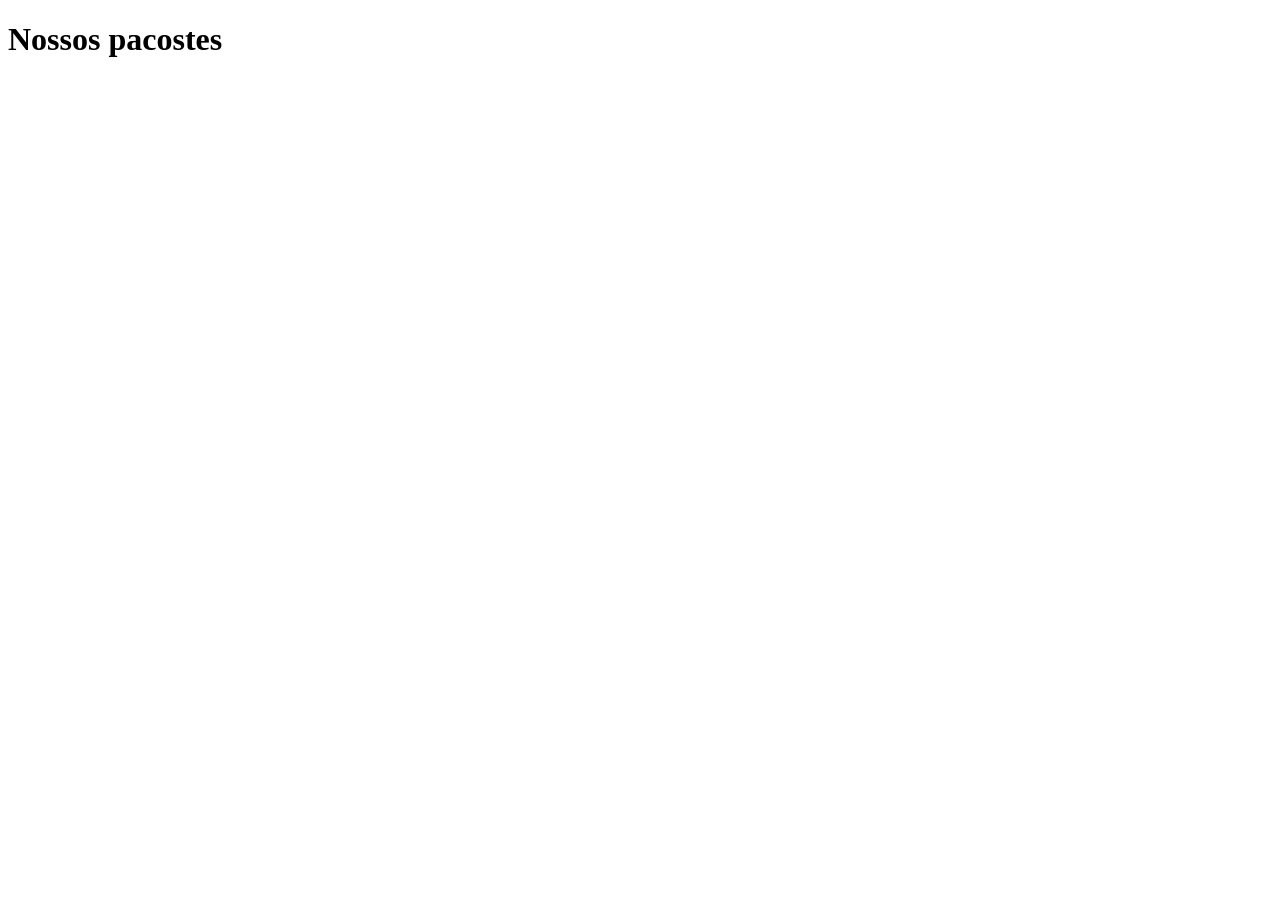
==== catalogo.html @ 9de5b4a4 "projeto 1.0" ====
<!DOCTYPE html>
<html>
<head>
    <meta charset="UTF-8">
    <meta name="viewport" content="width=device-width, initial-scale=1.0">
    <title>Document</title>
</head>
<body>
<h1>Nossos pacostes</h1>
</body>
</html>
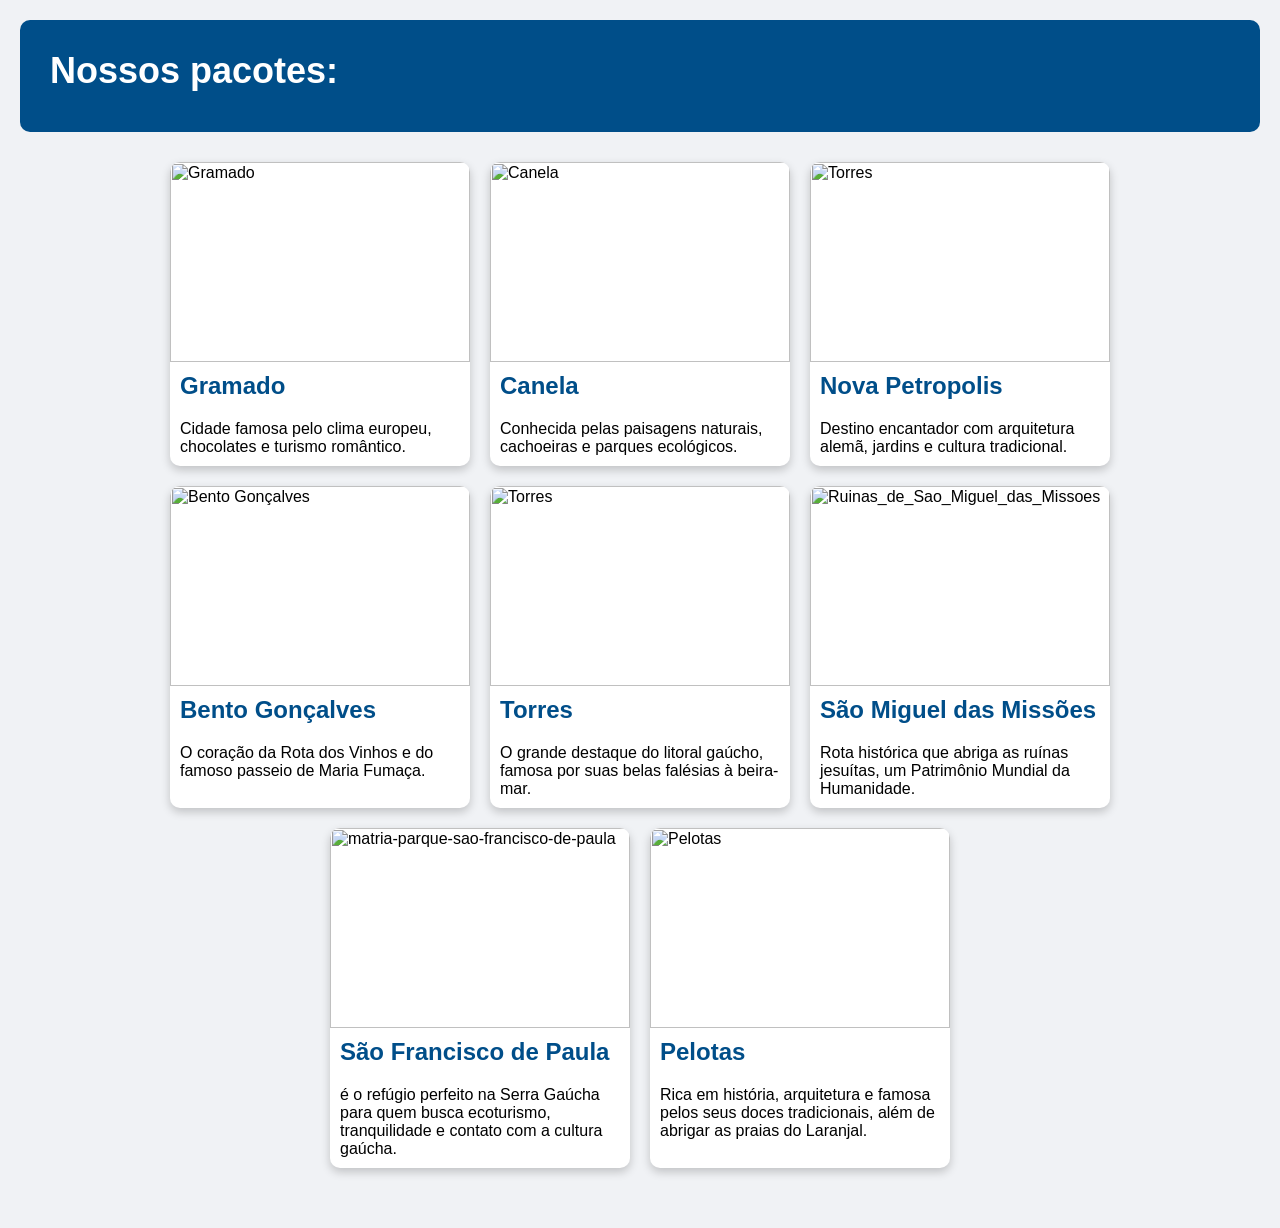
==== commit 0da96db8: "projeto final" ====
--- a/catalogo.html
+++ b/catalogo.html
@@ -1,11 +1,74 @@
-<!DOCTYPE html>
 <html>
+    <link rel="stylesheet" href="./style.css">
 <head>
-    <meta charset="UTF-8">
-    <meta name="viewport" content="width=device-width, initial-scale=1.0">
-    <title>Document</title>
+    <title>catalogo</title>
 </head>
 <body>
-<h1>Nossos pacostes</h1>
+     <header class="topo">
+<h1>Nossos pacotes:
+    </header>
+     </section>
+    <div class="cards">
+        <div class="card">
+            <img src="https://www.melhoresdestinos.com.br/wp-content/uploads/2019/02/passagens-aereas-gramado-capa2019-04-820x430.jpg" alt="Gramado">
+            <h2>Gramado</h2>
+            <p>
+                Cidade famosa pelo clima europeu,
+                chocolates e turismo romântico.
+            </p>
+        </div>
+        <div class="card">
+            <img src="https://cdn-clubecandeias.s3.sa-east-1.amazonaws.com/uploads/2016/06/catedral-de-pedra-canela-rs-clube-candeias.jpg" alt="Canela">
+            <h2>Canela</h2>
+            <p>
+                Conhecida pelas paisagens naturais,
+                cachoeiras e parques ecológicos.
+            </p>
+        </div>
+        <div class="card">
+            <img src="https://upload.wikimedia.org/wikipedia/commons/thumb/2/27/Nova_Petropolis%2C_Rio_Grande_do_Sul%2C_Brazil..jpg/1280px-Nova_Petropolis%2C_Rio_Grande_do_Sul%2C_Brazil..jpg" alt="Torres">
+            <h2>Nova Petropolis</h2>
+            <p>
+                Destino encantador com arquitetura alemã,
+                jardins e cultura tradicional.
+            </p>
+        </div>
+     <div class="card">
+            <img src="https://imgmd.net/images/v1/guia/4855559/maria-fumaca-bento-goncalves.jpg" alt="Bento Gonçalves">
+            <h2>Bento Gonçalves</h2>
+            <p>
+                 O coração da Rota dos Vinhos e do famoso passeio de Maria Fumaça.
+            </p>
+        </div>
+     <div class="card">
+            <img src="https://encrypted-tbn0.gstatic.com/images?q=tbn:ANd9GcTSI9OSIN5TJSsyjrOk2zaKLx1BfEbT-lriaw&s" alt="Torres">
+            <h2>Torres</h2>
+            <p>
+                O grande destaque do litoral gaúcho, famosa por suas belas falésias à beira-mar.
+            </p>
+        </div>    
+        <div class="card">
+            <img src="https://upload.wikimedia.org/wikipedia/commons/d/dd/Ruinas_de_Sao_Miguel_das_Missoes.jpg" alt="Ruinas_de_Sao_Miguel_das_Missoes">
+            <h2>São Miguel das Missões</h2>
+            <p>
+                Rota histórica que abriga as ruínas jesuítas, um Patrimônio Mundial da Humanidade.
+            </p>
+        </div>    
+        <div class="card">
+            <img src="https://www.viagensecaminhos.com/wp-content/uploads/2017/03/matria-parque-sao-francisco-de-paula.jpg" alt="matria-parque-sao-francisco-de-paula">
+            <h2>São Francisco de Paula</h2>
+            <p>
+                é o refúgio perfeito na Serra Gaúcha para quem busca ecoturismo, tranquilidade e contato com a cultura gaúcha.
+            </p>
+        </div>    
+        <div class="card">
+            <img src="https://www.viagensecaminhos.com/wp-content/uploads/2025/01/igreja-cabeluda-pelotas-rs.jpg" alt="Pelotas">
+            <h2>Pelotas</h2>
+            <p>
+                 Rica em história, arquitetura e famosa pelos seus doces tradicionais, além de abrigar as praias do Laranjal.
+            </p>
+        </div>    
+    </section>
+</h1>
 </body>
 </html>
--- a/style.css
+++ b/style.css
@@ -0,0 +1,198 @@
+*{
+    margin:0;
+    padding:0;
+    box-sizing:border-box;
+}
+body{
+    background:#f0f2f5;
+    font-family:Arial, Helvetica, sans-serif;
+    padding:20px;
+}
+.topo{
+    background:#004e89;
+    color:white;
+    padding:30px;
+    border-radius:10px;
+    margin-bottom:30px;
+}
+.topo h1{
+    font-size:36px;
+    margin-bottom:10px;
+}
+.topo h2{
+    margin-bottom:10px;
+}
+ul{
+    margin-top:20px;
+    margin-left:20px;
+    margin-bottom:20px;
+}
+.cards{
+    display:flex;
+    gap:20px;
+    justify-content:center;
+    flex-wrap:wrap;
+    margin-top:30px;
+    margin-bottom:40px;
+}
+.card{
+    background:white;
+    width:300px;
+    border-radius:10px;
+    overflow:hidden;
+    box-shadow:0 4px 10px rgba(0,0,0,0.2);
+    transition:0.3s;
+}
+.card:hover{
+    transform:scale(1.03);
+}
+
+.card img{
+    width:100%;
+    height:200px;
+    object-fit:cover;
+}
+
+.card h2{
+    padding:10px;
+    color:#004e89;
+}
+
+.card p{
+    padding:10px;
+}
+.container-login{
+    display:flex;
+    justify-content:center;
+    margin-top:40px;
+}
+.form{
+    background:white;
+    width:350px;
+    padding:30px;
+    border-radius:12px;
+    box-shadow:0 4px 10px rgba(0,0,0,0.2);
+    display:flex;
+    flex-direction:column;
+}
+#tituloform{
+    text-align:center;
+    margin-bottom:20px;
+    font-weight:bold;
+    color:#555;
+}
+.textlabel{
+    margin-bottom:5px;
+    font-weight:bold;
+    color:#333;
+}
+.campotexto{
+    padding:12px;
+    border:1px solid #ccc;
+    border-radius:5px;
+    outline:none;
+    transition:0.3s;
+    margin-bottom:15px;
+}
+.campotexto:focus{
+    border-color:#4a90e2;
+    box-shadow:0 0 5px #4a90e2;
+}
+#bnenviar{
+    margin-top:10px;
+    padding:12px;
+    background:#004e89;
+    color:white;
+    border:none;
+    border-radius:8px;
+    cursor:pointer;
+    font-size:16px;
+    transition:0.3s;
+}
+#bnenviar:hover{
+    background:green;
+}
+footer{
+    text-align:center;
+    margin-top:40px;
+    padding:20px;
+    color:#555;
+}
+.imagem-centro{
+    display: block;
+    margin: auto;
+}
+.navbar{
+    padding: 15px;
+    display: flex;
+    justify-content: center;
+    gap: 20px;
+}
+.sobre-inicio{
+    text-align: center;
+}
+.sobre-inicio h2{
+    padding: 20px;
+}
+.equipe{
+    background: white;
+    padding: 30px;
+    border-radius: 10px;
+    margin-top: 30px;
+    box-shadow: 0 4px 10px rgba(0,0,0,0.1);
+    text-align: center;
+}
+.sobre-nos{
+    text-align: center;
+}
+.sobre-nos h2{
+    padding: 10px;
+}
+.imagem-sobre{
+    display:flex;
+    gap:20px;
+    justify-content:center;
+    flex-wrap:wrap;
+    margin-top:30px;
+    margin-bottom:40px;
+}
+.imagemsobre{
+     background:white;
+    width:600px;
+    border-radius:10px;
+    overflow:hidden;
+    box-shadow:0 4px 10px rgba(0,0,0,0.2);
+    transition:0.3s;
+}
+.imagemsobre img{
+     width:100%;
+    height:400px;
+    object-fit:cover
+}
+.imagemsobre:hover{
+    transform:scale(1.2);
+}
+.imagem-centro{
+     display:flex;
+    gap:20px;
+    justify-content:center;
+    flex-wrap:wrap;
+    margin-top:30px;
+    margin-bottom:40px;
+}
+.imagem-centro img{
+     width:100%;
+    height:400px;
+    object-fit:cover
+}
+.imagem-centro{
+    background:white;
+    width:600px;
+    border-radius:10px;
+    overflow:hidden;
+    box-shadow:0 4px 10px rgba(0,0,0,0.2);
+    transition:0.3s;
+}
+.imagem-centro:hover{
+ transform:scale(1.05);
+}
